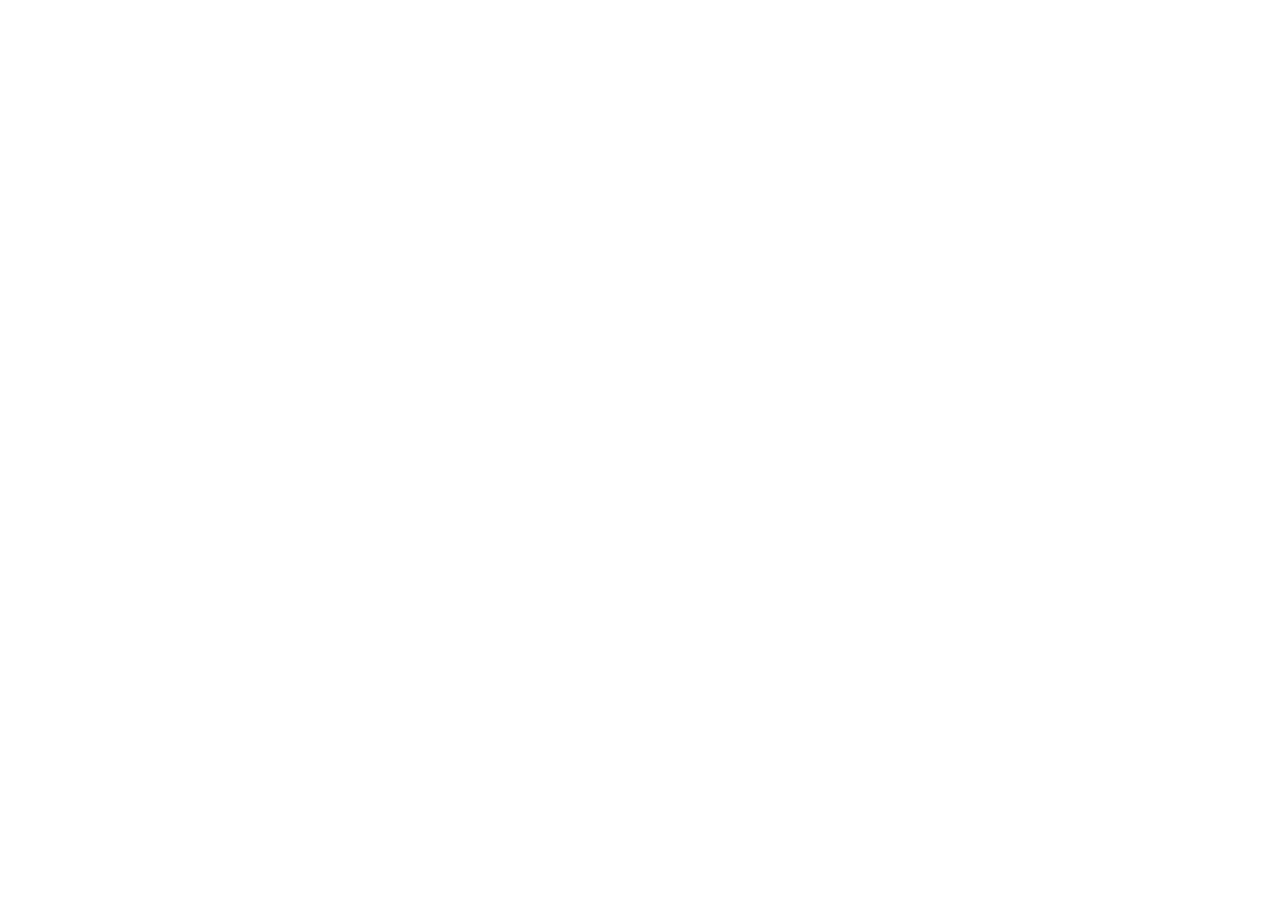
==== about.html @ eda62b05 "set up html templates and assets" ====
<!doctype html>
<html lang="en">
  <head>
    <meta charset="UTF-8" />
    <meta name="viewport" content="width=device-width, initial-scale=1.0" />
    <title>North Star Bakery | About</title>
    <link rel="stylesheet" href="styles/index.css" />
  </head>
  <body></body>
</html>
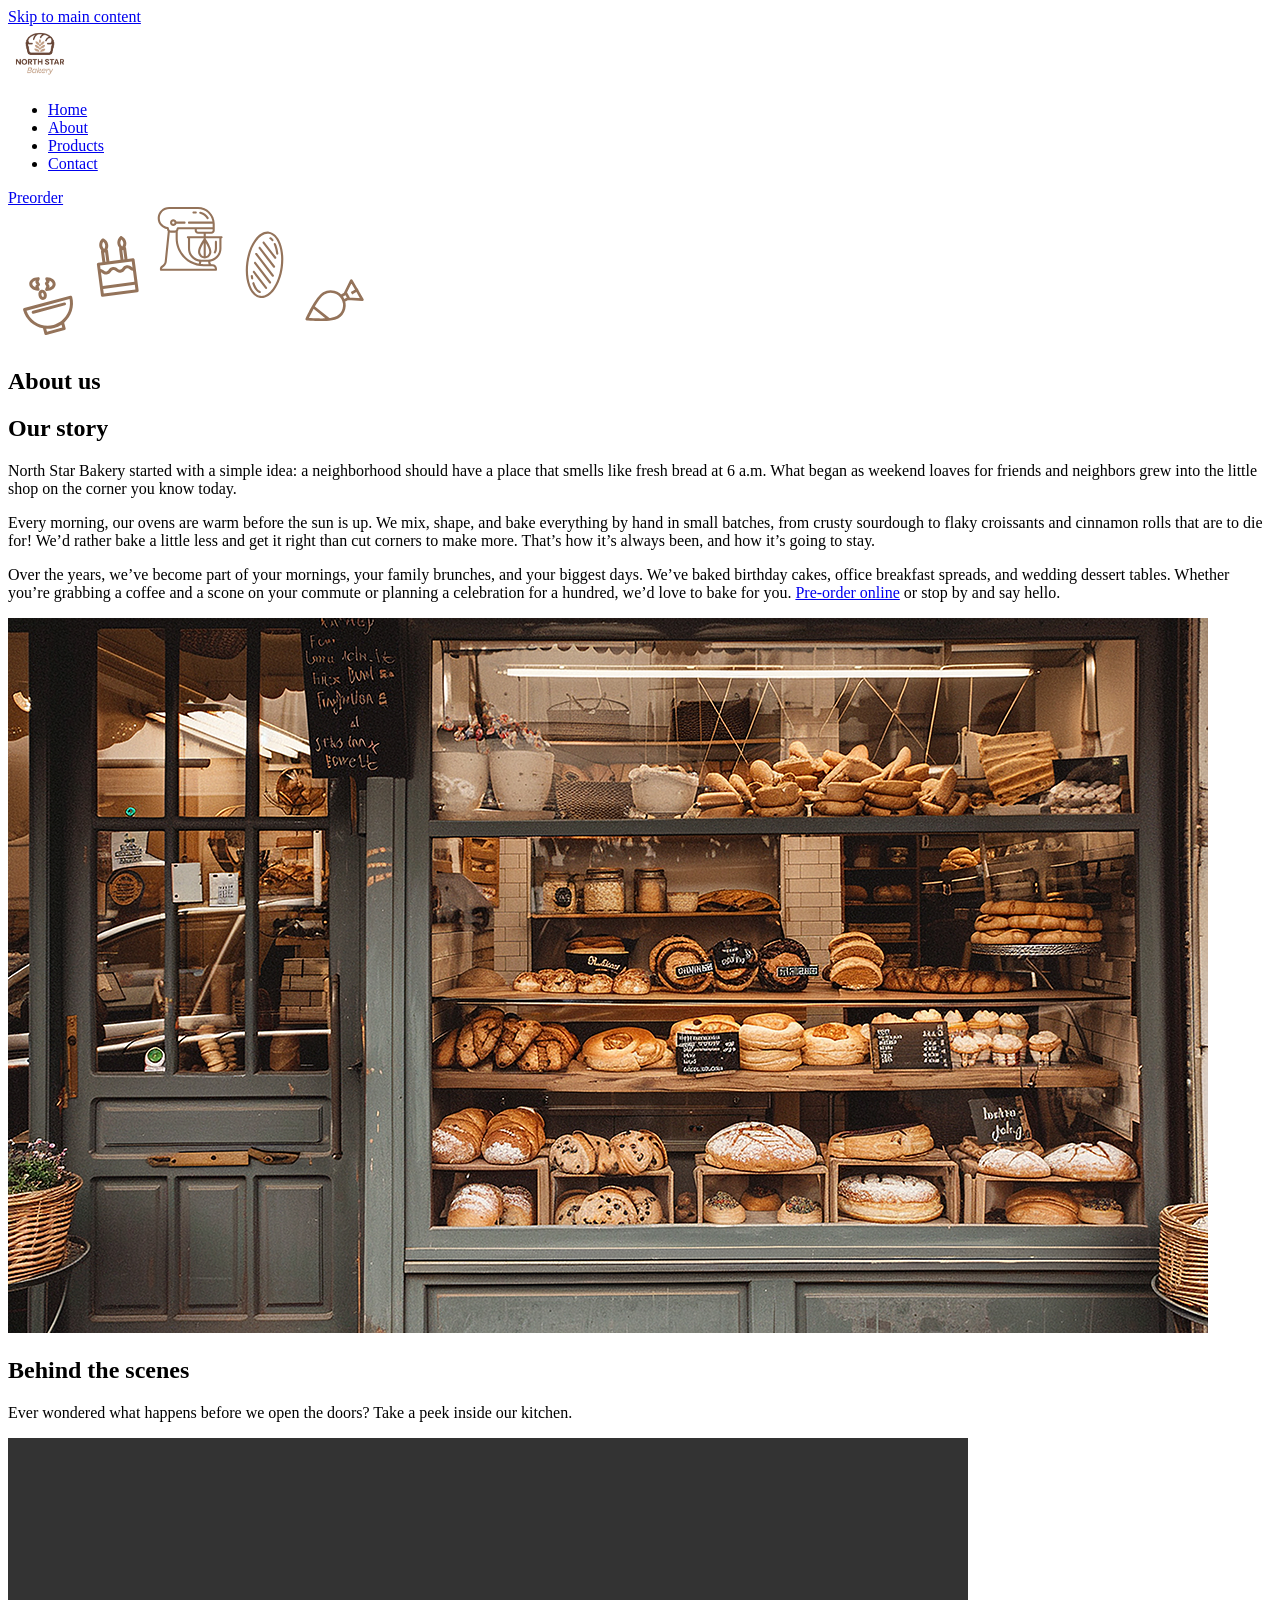
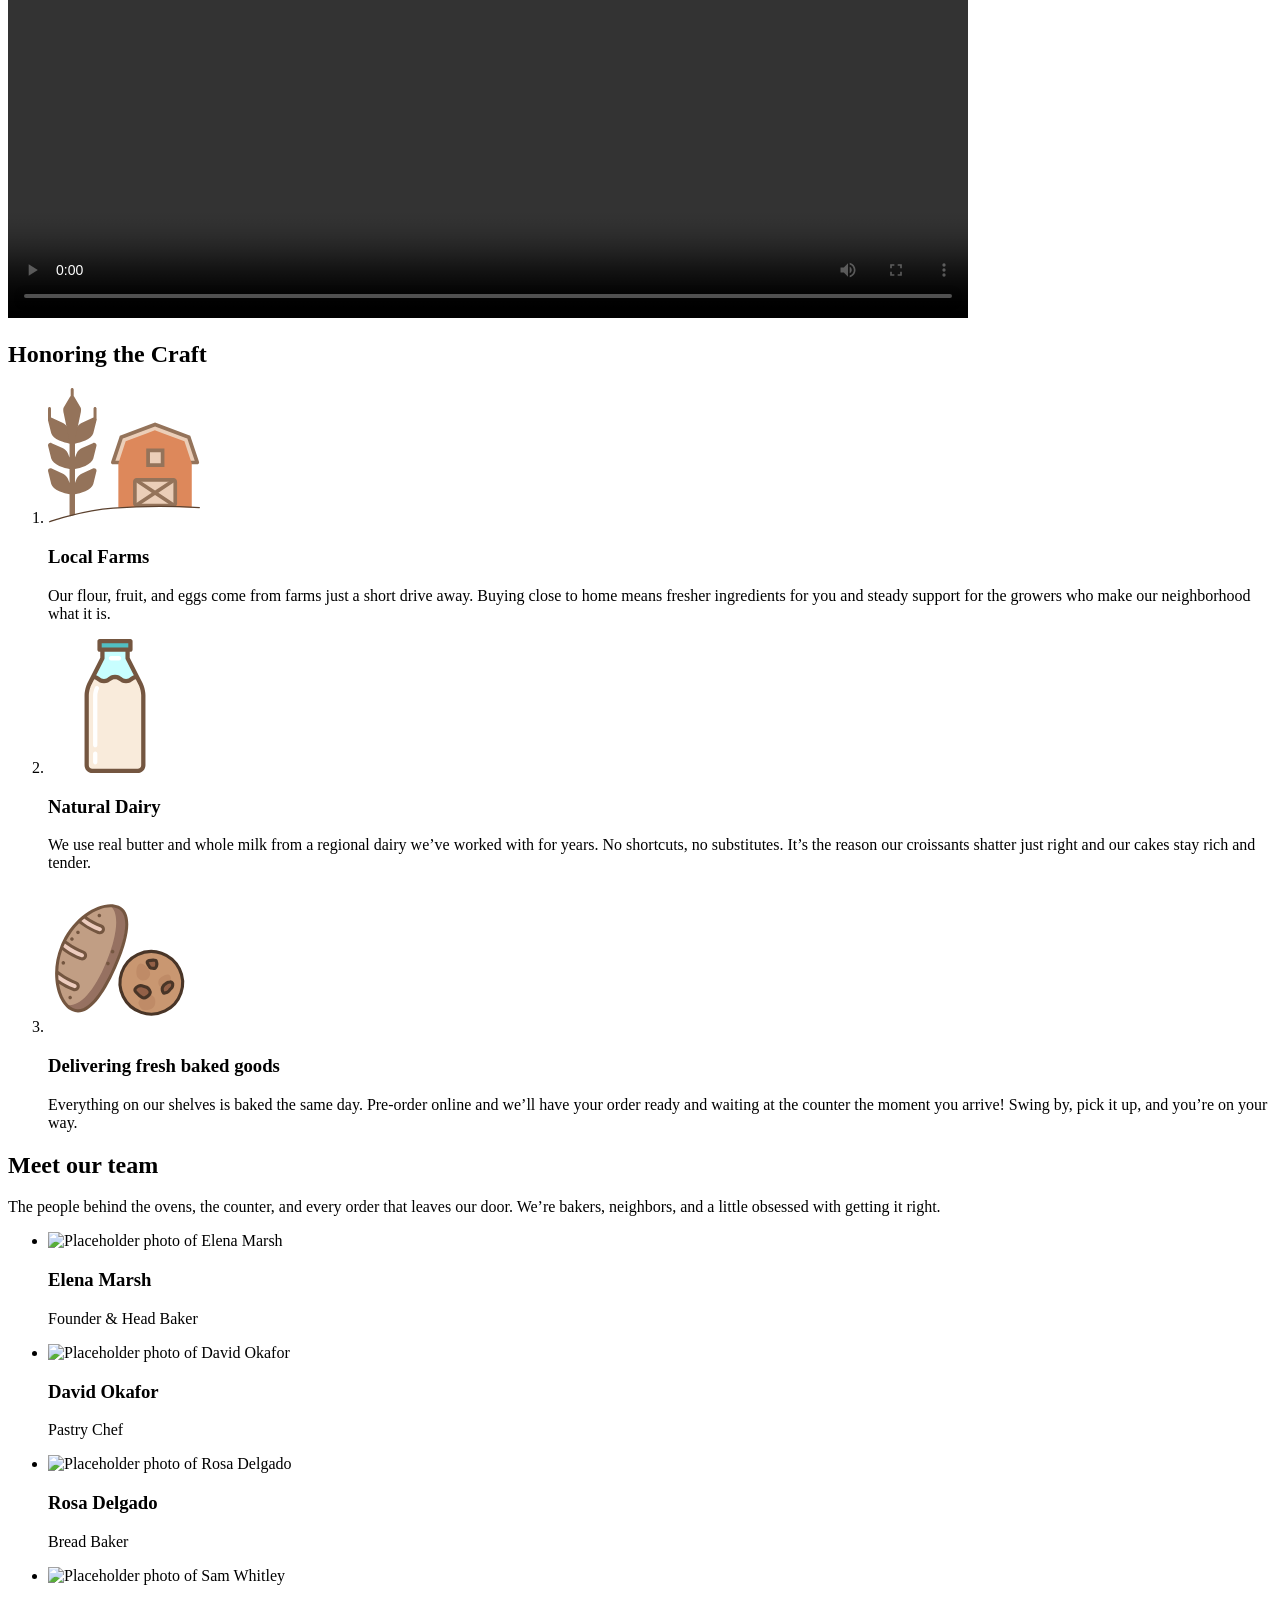
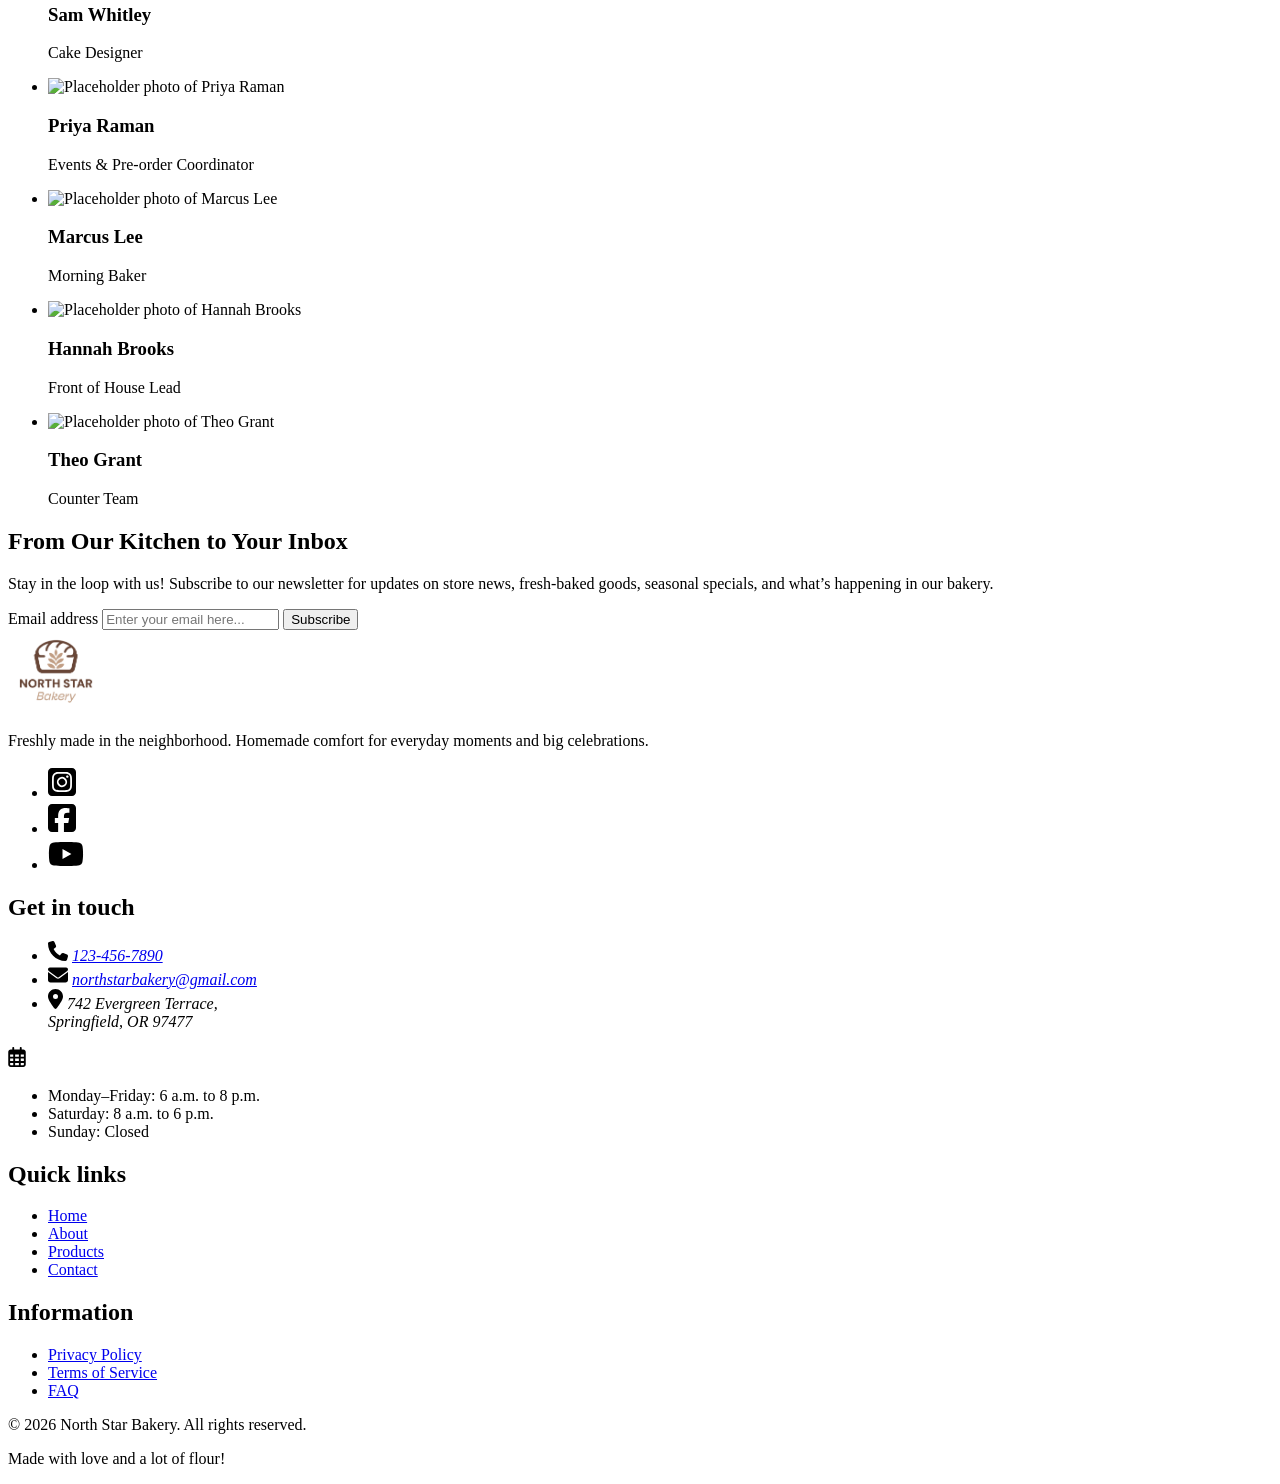
==== commit c48e3fe8: "add html structure for all 4 routes" ====
--- a/about.html
+++ b/about.html
@@ -3,8 +3,390 @@
   <head>
     <meta charset="UTF-8" />
     <meta name="viewport" content="width=device-width, initial-scale=1.0" />
+    <meta
+      name="description"
+      content="Meet the bakers behind North Star Bakery, learn our story, and see how we source local ingredients for everything we bake."
+    />
     <title>North Star Bakery | About</title>
     <link rel="stylesheet" href="styles/index.css" />
   </head>
-  <body></body>
+  <body>
+    <a class="skip-link" href="#main">Skip to main content</a>
+
+    <header class="site-header">
+      <a class="site-logo" href="index.html">
+        <img
+          src="assets/images/bakery-logo_c.png"
+          alt="North Star Bakery home"
+          width="64"
+          height="55"
+        />
+      </a>
+      <nav class="site-nav" aria-label="Main">
+        <ul>
+          <li><a href="index.html">Home</a></li>
+          <li><a href="about.html" aria-current="page">About</a></li>
+          <li><a href="products.html">Products</a></li>
+          <li><a href="contact.html">Contact</a></li>
+        </ul>
+      </nav>
+      <a class="button" href="contact.html">Preorder</a>
+    </header>
+
+    <main id="main">
+      <section class="page-banner">
+        <img
+          src="assets/svgs/about-icons.svg"
+          alt=""
+          width="365"
+          height="137"
+        />
+        <h1>About us</h1>
+      </section>
+
+      <section class="story" aria-labelledby="story-heading">
+        <div class="split">
+          <div class="split-content">
+            <h2 id="story-heading">Our story</h2>
+            <p>
+              North Star Bakery started with a simple idea: a neighborhood
+              should have a place that smells like fresh bread at 6 a.m. What
+              began as weekend loaves for friends and neighbors grew into the
+              little shop on the corner you know today.
+            </p>
+            <p>
+              Every morning, our ovens are warm before the sun is up. We mix,
+              shape, and bake everything by hand in small batches, from crusty
+              sourdough to flaky croissants and cinnamon rolls that are to die
+              for! We’d rather bake a little less and get it right than cut
+              corners to make more. That’s how it’s always been, and how it’s
+              going to stay.
+            </p>
+            <p>
+              Over the years, we’ve become part of your mornings, your family
+              brunches, and your biggest days. We’ve baked birthday cakes,
+              office breakfast spreads, and wedding dessert tables. Whether
+              you’re grabbing a coffee and a scone on your commute or planning a
+              celebration for a hundred, we’d love to bake for you.
+              <a href="contact.html">Pre-order online</a> or stop by and say
+              hello.
+            </p>
+          </div>
+          <img
+            src="assets/images/bakery-storefront_c.png"
+            alt="The North Star Bakery storefront window, with shelves of croissants, loaves, and pastries on display"
+            width="1200"
+            height="715"
+          />
+        </div>
+      </section>
+
+      <section class="behind-scenes" aria-labelledby="behind-scenes-heading">
+        <header class="section-header">
+          <h2 id="behind-scenes-heading">Behind the scenes</h2>
+          <p>
+            Ever wondered what happens before we open the doors? Take a peek
+            inside our kitchen.
+          </p>
+        </header>
+        <video controls preload="metadata" width="960">
+          <source
+            src="assets/videos/bakery-behind-scenes_c.mp4"
+            type="video/mp4"
+          />
+          <p>
+            Your browser doesn’t support embedded video.
+            <a href="assets/videos/bakery-behind-scenes_c.mp4">
+              Download the behind-the-scenes video
+            </a>
+            instead.
+          </p>
+        </video>
+      </section>
+
+      <section class="craft" aria-labelledby="craft-heading">
+        <h2 id="craft-heading">Honoring the Craft</h2>
+        <ol class="craft-list">
+          <li>
+            <img
+              src="assets/svgs/wheat-and-house.svg"
+              alt=""
+              width="152"
+              height="135"
+            />
+            <h3>Local Farms</h3>
+            <p>
+              Our flour, fruit, and eggs come from farms just a short drive
+              away. Buying close to home means fresher ingredients for you and
+              steady support for the growers who make our neighborhood what it
+              is.
+            </p>
+          </li>
+          <li>
+            <img
+              src="assets/svgs/milk-bottle.svg"
+              alt=""
+              width="134"
+              height="134"
+            />
+            <h3>Natural Dairy</h3>
+            <p>
+              We use real butter and whole milk from a regional dairy we’ve
+              worked with for years. No shortcuts, no substitutes. It’s the
+              reason our croissants shatter just right and our cakes stay rich
+              and tender.
+            </p>
+          </li>
+          <li>
+            <img
+              src="assets/svgs/bread-and-cookies.svg"
+              alt=""
+              width="144"
+              height="144"
+            />
+            <h3>Delivering fresh baked goods</h3>
+            <p>
+              Everything on our shelves is baked the same day. Pre-order online
+              and we’ll have your order ready and waiting at the counter the
+              moment you arrive! Swing by, pick it up, and you’re on your way.
+            </p>
+          </li>
+        </ol>
+      </section>
+
+      <section class="team" aria-labelledby="team-heading">
+        <header class="section-header">
+          <h2 id="team-heading">Meet our team</h2>
+          <p>
+            The people behind the ovens, the counter, and every order that leaves
+            our door. We’re bakers, neighbors, and a little obsessed with getting
+            it right.
+          </p>
+        </header>
+        <ul class="team-grid">
+          <li>
+            <img
+              src="https://placehold.co/600x600/F0E1D6/684637?text=Elena+Marsh"
+              alt="Placeholder photo of Elena Marsh"
+              width="600"
+              height="600"
+            />
+            <h3>Elena Marsh</h3>
+            <p>Founder &amp; Head Baker</p>
+          </li>
+          <li>
+            <img
+              src="https://placehold.co/600x600/F0E1D6/684637?text=David+Okafor"
+              alt="Placeholder photo of David Okafor"
+              width="600"
+              height="600"
+            />
+            <h3>David Okafor</h3>
+            <p>Pastry Chef</p>
+          </li>
+          <li>
+            <img
+              src="https://placehold.co/600x600/F0E1D6/684637?text=Rosa+Delgado"
+              alt="Placeholder photo of Rosa Delgado"
+              width="600"
+              height="600"
+            />
+            <h3>Rosa Delgado</h3>
+            <p>Bread Baker</p>
+          </li>
+          <li>
+            <img
+              src="https://placehold.co/600x600/F0E1D6/684637?text=Sam+Whitley"
+              alt="Placeholder photo of Sam Whitley"
+              width="600"
+              height="600"
+            />
+            <h3>Sam Whitley</h3>
+            <p>Cake Designer</p>
+          </li>
+          <li>
+            <img
+              src="https://placehold.co/600x600/F0E1D6/684637?text=Priya+Raman"
+              alt="Placeholder photo of Priya Raman"
+              width="600"
+              height="600"
+            />
+            <h3>Priya Raman</h3>
+            <p>Events &amp; Pre-order Coordinator</p>
+          </li>
+          <li>
+            <img
+              src="https://placehold.co/600x600/F0E1D6/684637?text=Marcus+Lee"
+              alt="Placeholder photo of Marcus Lee"
+              width="600"
+              height="600"
+            />
+            <h3>Marcus Lee</h3>
+            <p>Morning Baker</p>
+          </li>
+          <li>
+            <img
+              src="https://placehold.co/600x600/F0E1D6/684637?text=Hannah+Brooks"
+              alt="Placeholder photo of Hannah Brooks"
+              width="600"
+              height="600"
+            />
+            <h3>Hannah Brooks</h3>
+            <p>Front of House Lead</p>
+          </li>
+          <li>
+            <img
+              src="https://placehold.co/600x600/F0E1D6/684637?text=Theo+Grant"
+              alt="Placeholder photo of Theo Grant"
+              width="600"
+              height="600"
+            />
+            <h3>Theo Grant</h3>
+            <p>Counter Team</p>
+          </li>
+        </ul>
+      </section>
+
+      <section class="newsletter" aria-labelledby="newsletter-heading">
+        <header class="section-header">
+          <h2 id="newsletter-heading">From Our Kitchen to Your Inbox</h2>
+          <p>
+            Stay in the loop with us! Subscribe to our newsletter for updates on
+            store news, fresh-baked goods, seasonal specials, and what’s happening
+            in our bakery.
+          </p>
+        </header>
+        <form class="newsletter-form" action="#" method="get">
+          <label for="newsletter-email">Email address</label>
+          <input
+            type="email"
+            id="newsletter-email"
+            name="email"
+            placeholder="Enter your email here..."
+            autocomplete="email"
+            required
+          />
+          <button type="submit">Subscribe</button>
+        </form>
+      </section>
+    </main>
+
+    <footer class="site-footer">
+      <div class="footer-brand">
+        <img
+          src="assets/images/bakery-logo_c.png"
+          alt="North Star Bakery logo"
+          width="96"
+          height="82"
+        />
+        <p>
+          Freshly made in the neighborhood. Homemade comfort for everyday
+          moments and big celebrations.
+        </p>
+        <ul class="social-links">
+          <li>
+            <a href="#"
+              ><img
+                src="assets/svgs/icons/square-instagram.svg"
+                alt="Instagram"
+                width="28"
+                height="32"
+            /></a>
+          </li>
+          <li>
+            <a href="#"
+              ><img
+                src="assets/svgs/icons/square-facebook.svg"
+                alt="Facebook"
+                width="28"
+                height="32"
+            /></a>
+          </li>
+          <li>
+            <a href="#"
+              ><img
+                src="assets/svgs/icons/youtube.svg"
+                alt="YouTube"
+                width="36"
+                height="32"
+            /></a>
+          </li>
+        </ul>
+      </div>
+
+      <section class="footer-contact" aria-labelledby="footer-contact-heading">
+        <h2 id="footer-contact-heading">Get in touch</h2>
+        <address>
+          <ul class="contact-list">
+            <li>
+              <img
+                src="assets/svgs/icons/phone.svg"
+                alt=""
+                width="20"
+                height="20"
+              />
+              <a href="tel:+11234567890">123-456-7890</a>
+            </li>
+            <li>
+              <img
+                src="assets/svgs/icons/envelope.svg"
+                alt=""
+                width="20"
+                height="20"
+              />
+              <a href="mailto:northstarbakery@gmail.com"
+                >northstarbakery@gmail.com</a
+              >
+            </li>
+            <li>
+              <img
+                src="assets/svgs/icons/location-dot.svg"
+                alt=""
+                width="15"
+                height="20"
+              />
+              <span>742 Evergreen Terrace,<br />Springfield, OR 97477</span>
+            </li>
+          </ul>
+        </address>
+        <div class="hours">
+          <img
+            src="assets/svgs/icons/calendar-days.svg"
+            alt=""
+            width="18"
+            height="20"
+          />
+          <ul>
+            <li>Monday–Friday: 6 a.m. to 8 p.m.</li>
+            <li>Saturday: 8 a.m. to 6 p.m.</li>
+            <li>Sunday: Closed</li>
+          </ul>
+        </div>
+      </section>
+
+      <nav class="footer-nav" aria-labelledby="footer-links-heading">
+        <h2 id="footer-links-heading">Quick links</h2>
+        <ul>
+          <li><a href="index.html">Home</a></li>
+          <li><a href="about.html">About</a></li>
+          <li><a href="products.html">Products</a></li>
+          <li><a href="contact.html">Contact</a></li>
+        </ul>
+      </nav>
+
+      <nav class="footer-nav" aria-labelledby="footer-info-heading">
+        <h2 id="footer-info-heading">Information</h2>
+        <ul>
+          <li><a href="#">Privacy Policy</a></li>
+          <li><a href="#">Terms of Service</a></li>
+          <li><a href="#">FAQ</a></li>
+        </ul>
+      </nav>
+
+      <div class="footer-bottom">
+        <p>&copy; 2026 North Star Bakery. All rights reserved.</p>
+        <p>Made with love and a lot of flour!</p>
+      </div>
+    </footer>
+  </body>
 </html>
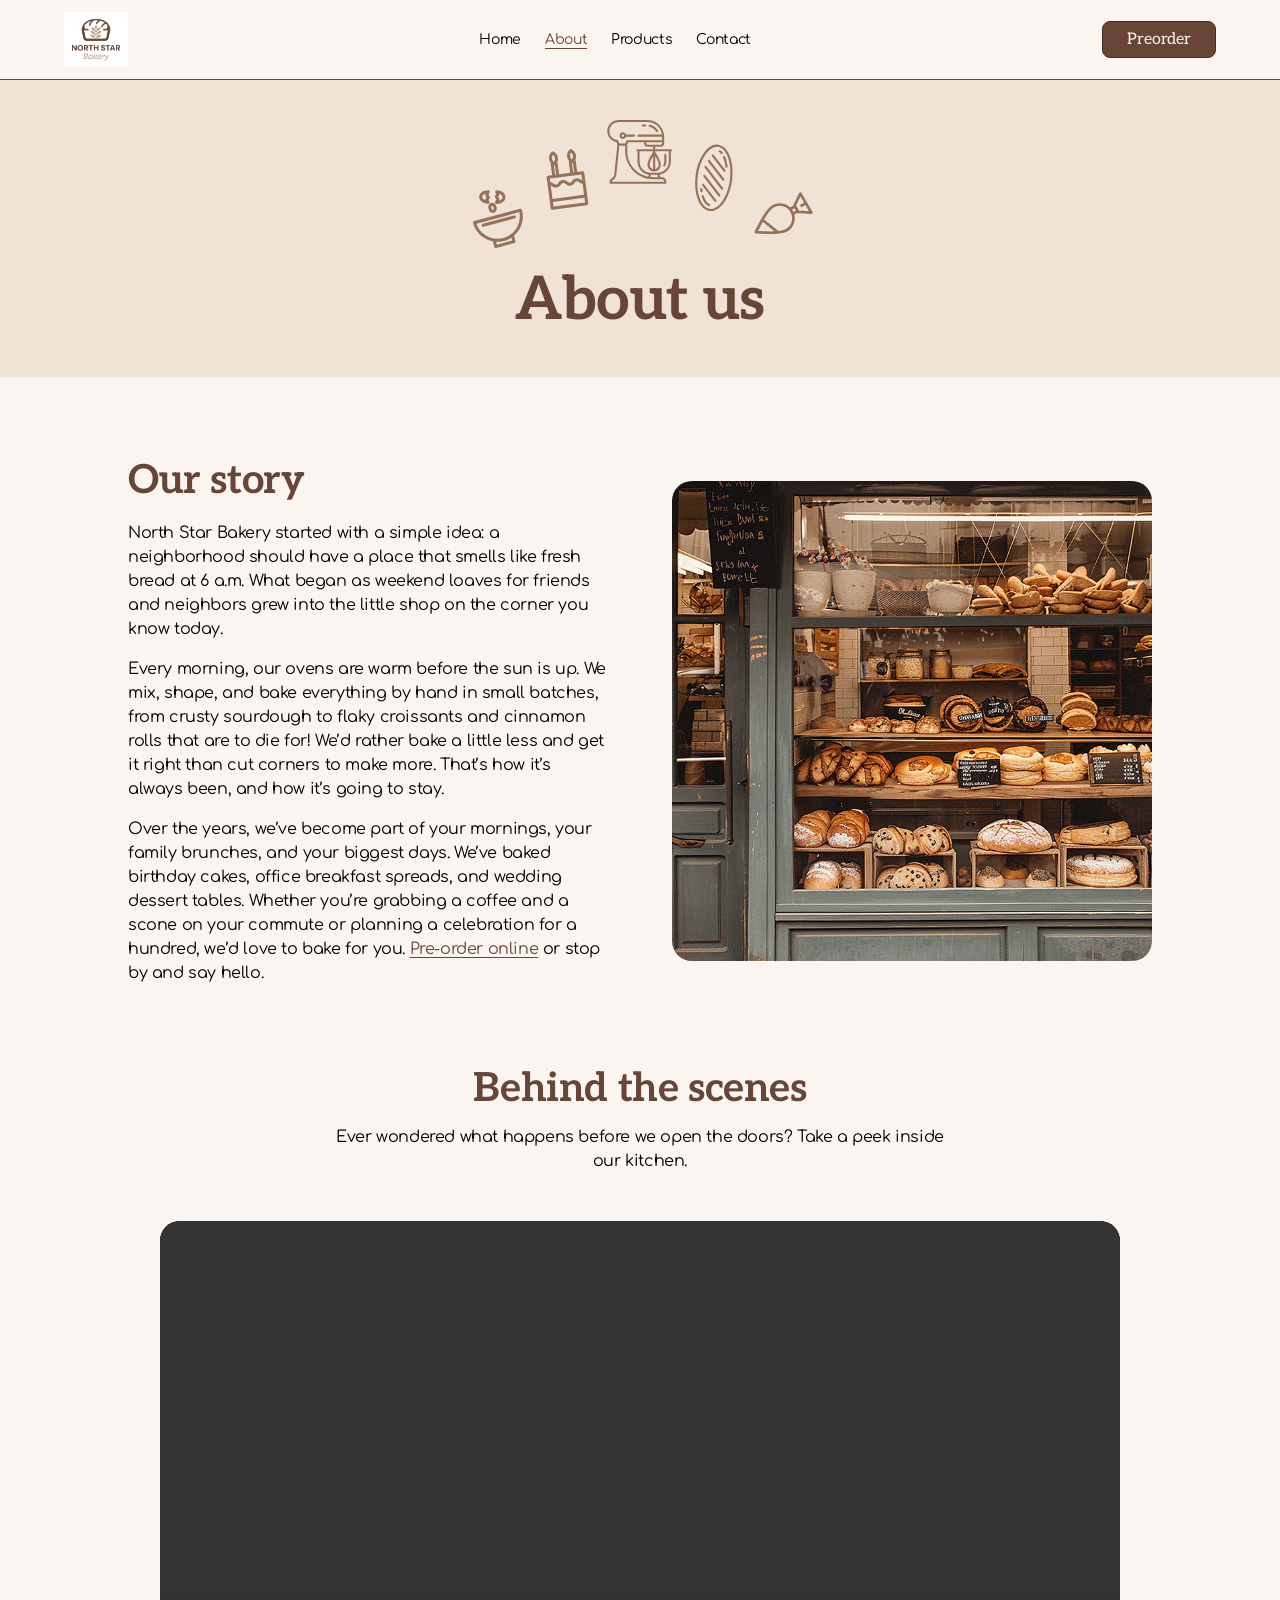
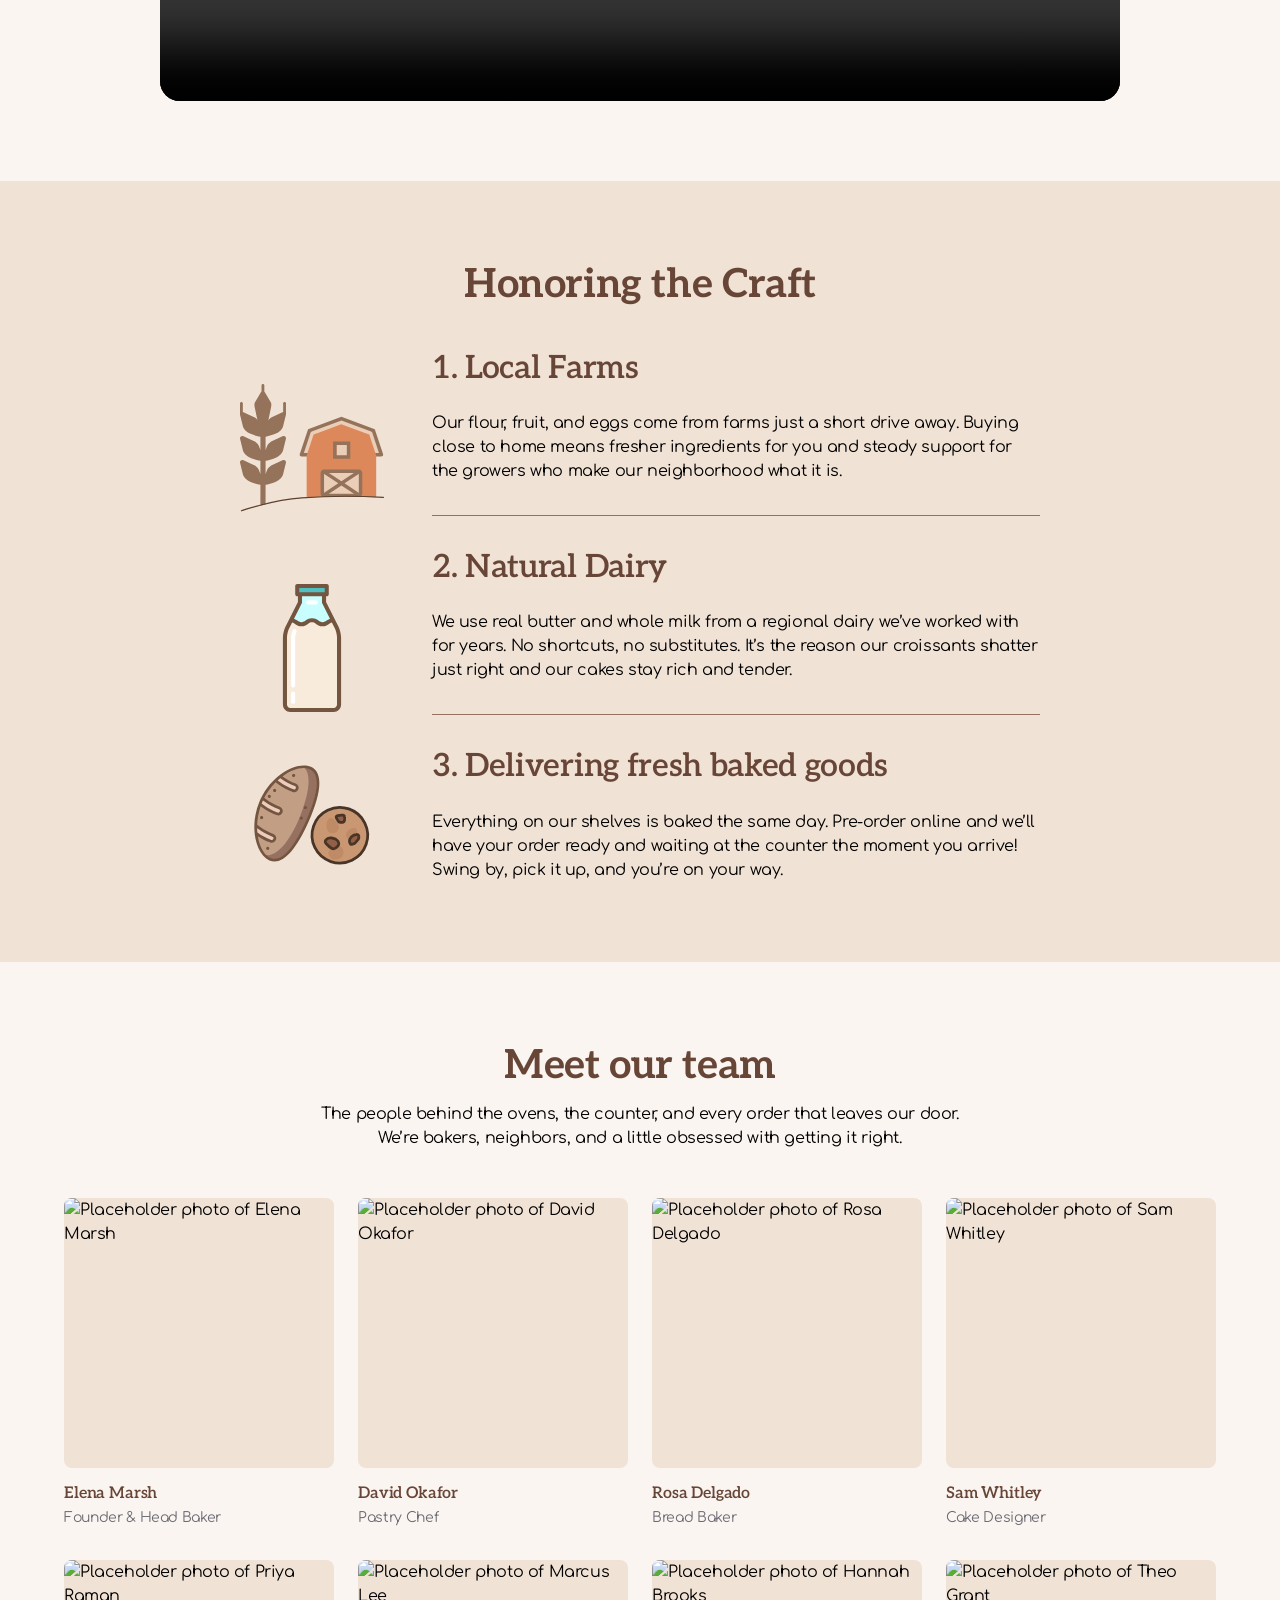
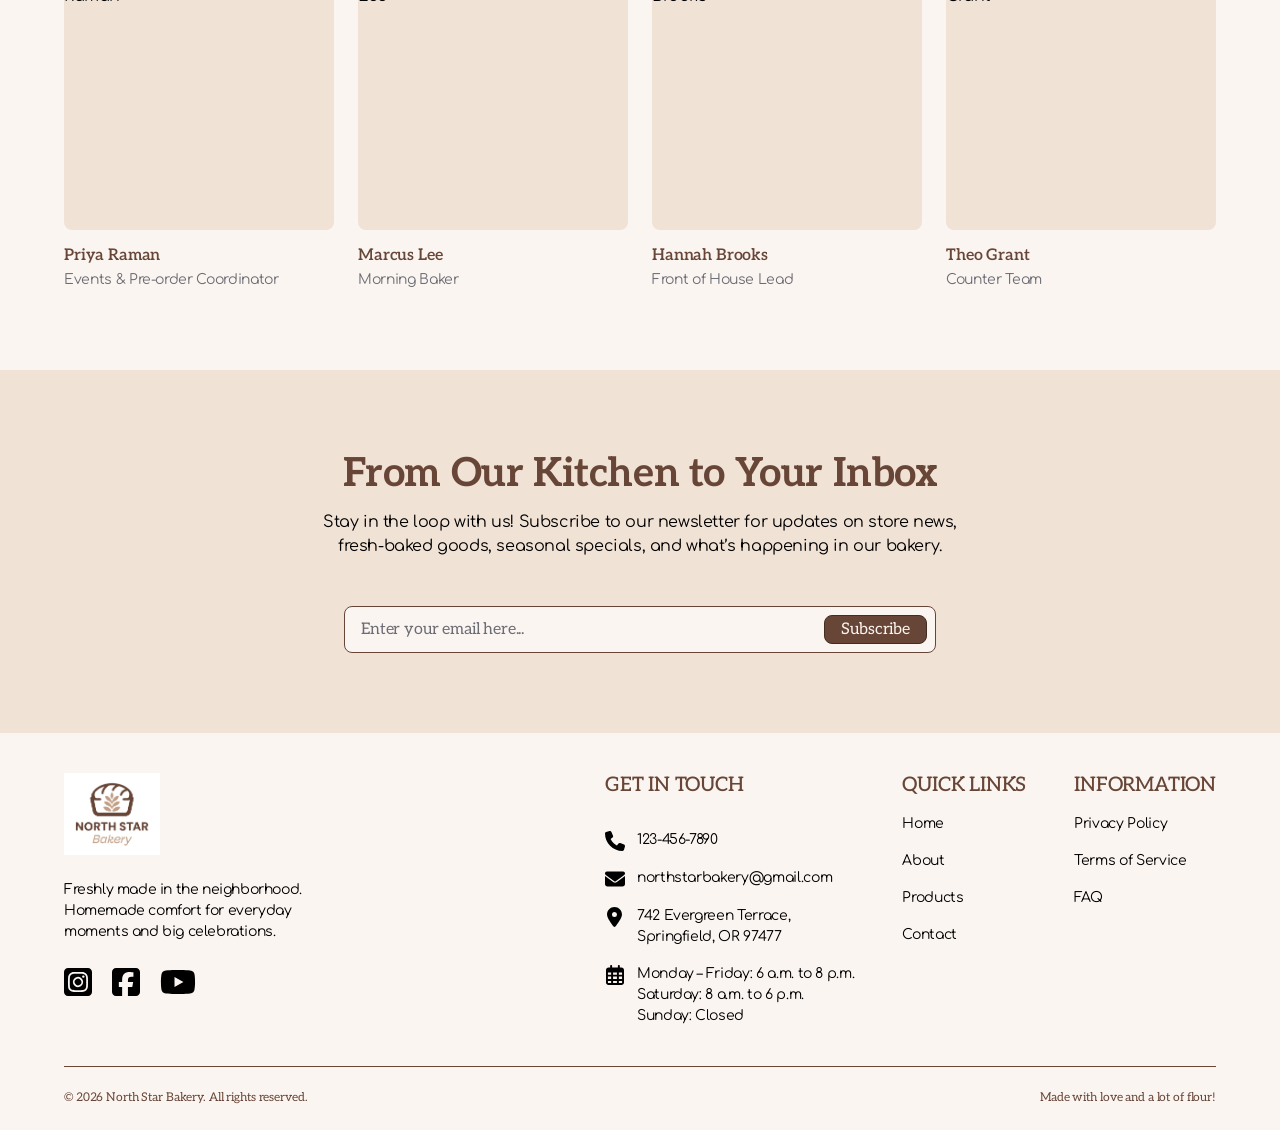
==== commit 54bad1dd: "add styles for all pages" ====
--- a/about.html
+++ b/about.html
@@ -23,14 +23,14 @@
         />
       </a>
       <nav class="site-nav" aria-label="Main">
-        <ul>
+        <ul class="typography-link">
           <li><a href="index.html">Home</a></li>
           <li><a href="about.html" aria-current="page">About</a></li>
           <li><a href="products.html">Products</a></li>
           <li><a href="contact.html">Contact</a></li>
         </ul>
       </nav>
-      <a class="button" href="contact.html">Preorder</a>
+      <a class="button typography-button" href="contact.html">Preorder</a>
     </header>
 
     <main id="main">
@@ -41,13 +41,13 @@
           width="365"
           height="137"
         />
-        <h1>About us</h1>
+        <h1 class="typography-h1">About us</h1>
       </section>
 
       <section class="story" aria-labelledby="story-heading">
         <div class="split">
           <div class="split-content">
-            <h2 id="story-heading">Our story</h2>
+            <h2 id="story-heading" class="typography-h2">Our story</h2>
             <p>
               North Star Bakery started with a simple idea: a neighborhood
               should have a place that smells like fresh bread at 6 a.m. What
@@ -83,13 +83,15 @@
 
       <section class="behind-scenes" aria-labelledby="behind-scenes-heading">
         <header class="section-header">
-          <h2 id="behind-scenes-heading">Behind the scenes</h2>
+          <h2 id="behind-scenes-heading" class="typography-h2">
+            Behind the scenes
+          </h2>
           <p>
             Ever wondered what happens before we open the doors? Take a peek
             inside our kitchen.
           </p>
         </header>
-        <video controls preload="metadata" width="960">
+        <video controls playsinline preload="metadata" width="960">
           <source
             src="assets/videos/bakery-behind-scenes_c.mp4"
             type="video/mp4"
@@ -105,7 +107,7 @@
       </section>
 
       <section class="craft" aria-labelledby="craft-heading">
-        <h2 id="craft-heading">Honoring the Craft</h2>
+        <h2 id="craft-heading" class="typography-h2">Honoring the Craft</h2>
         <ol class="craft-list">
           <li>
             <img
@@ -114,13 +116,15 @@
               width="152"
               height="135"
             />
-            <h3>Local Farms</h3>
-            <p>
-              Our flour, fruit, and eggs come from farms just a short drive
-              away. Buying close to home means fresher ingredients for you and
-              steady support for the growers who make our neighborhood what it
-              is.
-            </p>
+            <div class="craft-text">
+              <h3 class="typography-h3">Local Farms</h3>
+              <p>
+                Our flour, fruit, and eggs come from farms just a short drive
+                away. Buying close to home means fresher ingredients for you and
+                steady support for the growers who make our neighborhood what it
+                is.
+              </p>
+            </div>
           </li>
           <li>
             <img
@@ -129,13 +133,15 @@
               width="134"
               height="134"
             />
-            <h3>Natural Dairy</h3>
-            <p>
-              We use real butter and whole milk from a regional dairy we’ve
-              worked with for years. No shortcuts, no substitutes. It’s the
-              reason our croissants shatter just right and our cakes stay rich
-              and tender.
-            </p>
+            <div class="craft-text">
+              <h3 class="typography-h3">Natural Dairy</h3>
+              <p>
+                We use real butter and whole milk from a regional dairy we’ve
+                worked with for years. No shortcuts, no substitutes. It’s the
+                reason our croissants shatter just right and our cakes stay rich
+                and tender.
+              </p>
+            </div>
           </li>
           <li>
             <img
@@ -144,23 +150,26 @@
               width="144"
               height="144"
             />
-            <h3>Delivering fresh baked goods</h3>
-            <p>
-              Everything on our shelves is baked the same day. Pre-order online
-              and we’ll have your order ready and waiting at the counter the
-              moment you arrive! Swing by, pick it up, and you’re on your way.
-            </p>
+            <div class="craft-text">
+              <h3 class="typography-h3">Delivering fresh baked goods</h3>
+              <p>
+                Everything on our shelves is baked the same day. Pre-order
+                online and we’ll have your order ready and waiting at the
+                counter the moment you arrive! Swing by, pick it up, and you’re
+                on your way.
+              </p>
+            </div>
           </li>
         </ol>
       </section>
 
       <section class="team" aria-labelledby="team-heading">
         <header class="section-header">
-          <h2 id="team-heading">Meet our team</h2>
+          <h2 id="team-heading" class="typography-h2">Meet our team</h2>
           <p>
-            The people behind the ovens, the counter, and every order that leaves
-            our door. We’re bakers, neighbors, and a little obsessed with getting
-            it right.
+            The people behind the ovens, the counter, and every order that
+            leaves our door. We’re bakers, neighbors, and a little obsessed with
+            getting it right.
           </p>
         </header>
         <ul class="team-grid">
@@ -171,8 +180,8 @@
               width="600"
               height="600"
             />
-            <h3>Elena Marsh</h3>
-            <p>Founder &amp; Head Baker</p>
+            <h3 class="typography-person-name">Elena Marsh</h3>
+            <p class="typography-person-role">Founder &amp; Head Baker</p>
           </li>
           <li>
             <img
@@ -181,8 +190,8 @@
               width="600"
               height="600"
             />
-            <h3>David Okafor</h3>
-            <p>Pastry Chef</p>
+            <h3 class="typography-person-name">David Okafor</h3>
+            <p class="typography-person-role">Pastry Chef</p>
           </li>
           <li>
             <img
@@ -191,8 +200,8 @@
               width="600"
               height="600"
             />
-            <h3>Rosa Delgado</h3>
-            <p>Bread Baker</p>
+            <h3 class="typography-person-name">Rosa Delgado</h3>
+            <p class="typography-person-role">Bread Baker</p>
           </li>
           <li>
             <img
@@ -201,8 +210,8 @@
               width="600"
               height="600"
             />
-            <h3>Sam Whitley</h3>
-            <p>Cake Designer</p>
+            <h3 class="typography-person-name">Sam Whitley</h3>
+            <p class="typography-person-role">Cake Designer</p>
           </li>
           <li>
             <img
@@ -211,8 +220,10 @@
               width="600"
               height="600"
             />
-            <h3>Priya Raman</h3>
-            <p>Events &amp; Pre-order Coordinator</p>
+            <h3 class="typography-person-name">Priya Raman</h3>
+            <p class="typography-person-role">
+              Events &amp; Pre-order Coordinator
+            </p>
           </li>
           <li>
             <img
@@ -221,8 +232,8 @@
               width="600"
               height="600"
             />
-            <h3>Marcus Lee</h3>
-            <p>Morning Baker</p>
+            <h3 class="typography-person-name">Marcus Lee</h3>
+            <p class="typography-person-role">Morning Baker</p>
           </li>
           <li>
             <img
@@ -231,8 +242,8 @@
               width="600"
               height="600"
             />
-            <h3>Hannah Brooks</h3>
-            <p>Front of House Lead</p>
+            <h3 class="typography-person-name">Hannah Brooks</h3>
+            <p class="typography-person-role">Front of House Lead</p>
           </li>
           <li>
             <img
@@ -241,23 +252,25 @@
               width="600"
               height="600"
             />
-            <h3>Theo Grant</h3>
-            <p>Counter Team</p>
+            <h3 class="typography-person-name">Theo Grant</h3>
+            <p class="typography-person-role">Counter Team</p>
           </li>
         </ul>
       </section>
 
       <section class="newsletter" aria-labelledby="newsletter-heading">
         <header class="section-header">
-          <h2 id="newsletter-heading">From Our Kitchen to Your Inbox</h2>
+          <h2 id="newsletter-heading" class="typography-h2">
+            From Our Kitchen to Your Inbox
+          </h2>
           <p>
             Stay in the loop with us! Subscribe to our newsletter for updates on
-            store news, fresh-baked goods, seasonal specials, and what’s happening
-            in our bakery.
+            store news, fresh-baked goods, seasonal specials, and what’s
+            happening in our bakery.
           </p>
         </header>
         <form class="newsletter-form" action="#" method="get">
-          <label for="newsletter-email">Email address</label>
+          <label for="newsletter-email" class="sr-only">Email address</label>
           <input
             type="email"
             id="newsletter-email"
@@ -266,7 +279,9 @@
             autocomplete="email"
             required
           />
-          <button type="submit">Subscribe</button>
+          <button type="submit" class="button typography-button">
+            Subscribe
+          </button>
         </form>
       </section>
     </main>
@@ -317,7 +332,7 @@
       <section class="footer-contact" aria-labelledby="footer-contact-heading">
         <h2 id="footer-contact-heading">Get in touch</h2>
         <address>
-          <ul class="contact-list">
+          <ul class="contact-list typography-link">
             <li>
               <img
                 src="assets/svgs/icons/phone.svg"
@@ -356,8 +371,8 @@
             width="18"
             height="20"
           />
-          <ul>
-            <li>Monday–Friday: 6 a.m. to 8 p.m.</li>
+          <ul class="typography-link">
+            <li>Monday – Friday: 6 a.m. to 8 p.m.</li>
             <li>Saturday: 8 a.m. to 6 p.m.</li>
             <li>Sunday: Closed</li>
           </ul>
@@ -366,7 +381,7 @@
 
       <nav class="footer-nav" aria-labelledby="footer-links-heading">
         <h2 id="footer-links-heading">Quick links</h2>
-        <ul>
+        <ul class="typography-link">
           <li><a href="index.html">Home</a></li>
           <li><a href="about.html">About</a></li>
           <li><a href="products.html">Products</a></li>
@@ -376,7 +391,7 @@
 
       <nav class="footer-nav" aria-labelledby="footer-info-heading">
         <h2 id="footer-info-heading">Information</h2>
-        <ul>
+        <ul class="typography-link">
           <li><a href="#">Privacy Policy</a></li>
           <li><a href="#">Terms of Service</a></li>
           <li><a href="#">FAQ</a></li>
@@ -384,8 +399,10 @@
       </nav>
 
       <div class="footer-bottom">
-        <p>&copy; 2026 North Star Bakery. All rights reserved.</p>
-        <p>Made with love and a lot of flour!</p>
+        <p class="typography-legal">
+          &copy; 2026 North Star Bakery. All rights reserved.
+        </p>
+        <p class="typography-legal">Made with love and a lot of flour!</p>
       </div>
     </footer>
   </body>
--- a/styles/index.css
+++ b/styles/index.css
@@ -0,0 +1,1178 @@
+@import url("https://fonts.googleapis.com/css2?family=Aleo:wght@400;500;600;700&family=Comfortaa:wght@400;700&display=swap");
+
+/* Design tokens */
+:root {
+  /* Primary */
+  --primary-50: oklch(97% 0.019 44.7);
+  --primary-100: oklch(94% 0.029 44.7);
+  --primary-200: oklch(87% 0.042 44.7);
+  --primary-300: oklch(78% 0.05 44.7);
+  --primary-400: oklch(68% 0.053 44.7);
+  --primary-500: oklch(58% 0.053 44.7);
+  --primary-600: oklch(48% 0.05 44.7);
+  --primary-700: oklch(42.8% 0.053 44.7);
+  --primary-800: oklch(32% 0.037 44.7);
+  --primary-900: oklch(27% 0.026 44.7);
+  --primary-950: oklch(25% 0.019 44.7);
+  --primary-foreground: oklch(97.4% 0.008 56.3);
+
+  /* Secondary */
+  --secondary-50: oklch(97% 0.019 58.3);
+  --secondary-100: oklch(94% 0.03 58.3);
+  --secondary-200: oklch(87% 0.044 58.3);
+  --secondary-300: oklch(78% 0.052 58.3);
+  --secondary-400: oklch(72.4% 0.055 58.3);
+  --secondary-500: oklch(58% 0.055 58.3);
+  --secondary-600: oklch(48% 0.052 58.3);
+  --secondary-700: oklch(40% 0.047 58.3);
+  --secondary-800: oklch(32% 0.039 58.3);
+  --secondary-900: oklch(27% 0.028 58.3);
+  --secondary-950: oklch(25% 0.019 58.3);
+
+  /* Neutral */
+  --foreground: oklch(0% 0 0);
+  --background: oklch(97.4% 0.008 56.3);
+  --secondary-background: oklch(92.2% 0.023 61.2);
+  --muted: oklch(96.7% 0.001 286.4);
+  --muted-foreground: oklch(53.4% 0.014 285.9);
+
+  /* Fonts */
+  --font-primary: "Aleo", Georgia, serif;
+  --font-secondary: "Comfortaa", system-ui, sans-serif;
+
+  /* Font size scale */
+  --text-xs: 0.75rem; /* 12px */
+  --text-sm: 0.875rem; /* 14px */
+  --text-base: 1rem; /* 16px */
+  --text-lg: 1.125rem; /* 18px */
+  --text-xl: 1.25rem; /* 20px */
+  --text-2xl: 1.5rem; /* 24px */
+  --text-2xl-plus: 1.75rem; /* 28px */
+  --text-3xl: 1.875rem; /* 30px */
+  --text-3xl-plus: 2rem; /* 32px */
+  --text-4xl: 2.25rem; /* 36px */
+  --text-4xl-plus: 2.5rem; /* 40px */
+  --text-5xl: 3rem; /* 48px */
+  --text-6xl: 3.75rem; /* 60px */
+
+  /* Spacing scale */
+  --spacing-0: 0;
+  --spacing-px: 1px;
+  --spacing-1: 0.25rem; /* 4px */
+  --spacing-2: 0.5rem; /* 8px */
+  --spacing-3: 0.75rem; /* 12px */
+  --spacing-4: 1rem; /* 16px */
+  --spacing-5: 1.25rem; /* 20px */
+  --spacing-6: 1.5rem; /* 24px */
+  --spacing-7: 1.75rem; /* 28px */
+  --spacing-8: 2rem; /* 32px */
+  --spacing-9: 2.25rem; /* 36px */
+  --spacing-10: 2.5rem; /* 40px */
+  --spacing-11: 2.75rem; /* 44px */
+  --spacing-12: 3rem; /* 48px */
+  --spacing-13: 3.25rem; /* 52px */
+  --spacing-14: 3.5rem; /* 56px */
+  --spacing-15: 3.75rem; /* 60px */
+  --spacing-16: 4rem; /* 64px */
+  --spacing-17: 4.25rem; /* 68px */
+  --spacing-18: 4.5rem; /* 72px */
+  --spacing-19: 4.75rem; /* 76px */
+  --spacing-20: 5rem; /* 80px */
+  --spacing-21: 5.25rem; /* 84px */
+  --spacing-22: 5.5rem; /* 88px */
+  --spacing-23: 5.75rem; /* 92px */
+  --spacing-24: 6rem; /* 96px */
+
+  /* Layout */
+  --container-width: 72rem; /* 1152px */
+  --section-padding-block: var(--spacing-20);
+  /* 16px on small screens; grows so content never exceeds the container */
+  --section-padding-inline: max(
+    var(--spacing-4),
+    (100% - var(--container-width)) / 2
+  );
+
+  /* Radii */
+  --radius-sm: 0.25rem;
+  --radius-md: 0.5rem;
+  --radius-lg: 1.25rem;
+}
+
+/* Base Styles */
+*,
+*::before,
+*::after {
+  box-sizing: border-box;
+}
+
+* {
+  margin: 0;
+}
+
+body {
+  background-color: var(--background);
+  color: var(--foreground);
+  font-family: var(--font-secondary);
+  font-size: var(--text-base);
+  line-height: 1.5;
+  letter-spacing: -0.025em;
+  -webkit-font-smoothing: antialiased;
+}
+
+img,
+picture,
+video {
+  display: block;
+  max-width: 100%;
+  height: auto;
+}
+
+input,
+button,
+textarea,
+select {
+  font: inherit;
+  letter-spacing: inherit;
+  color: inherit;
+}
+
+ul,
+ol {
+  list-style: none;
+  padding: 0;
+}
+
+h1,
+h2,
+h3,
+h4 {
+  font-family: var(--font-primary);
+  color: var(--primary-700);
+  line-height: 1.2;
+  letter-spacing: -0.01em;
+  text-wrap: balance;
+}
+
+p {
+  text-wrap: pretty;
+}
+
+a {
+  color: inherit;
+}
+
+p a {
+  color: var(--primary-700);
+  text-underline-offset: 3px;
+}
+
+address {
+  font-style: normal;
+}
+
+abbr[title] {
+  text-decoration: none;
+}
+
+:focus-visible {
+  outline: 2px solid var(--primary-700);
+  outline-offset: 2px;
+}
+
+/* Typography utilities */
+
+/* Primary: Aleo (120% / -1%) */
+.typography-h1,
+.typography-h2,
+.typography-h3,
+.typography-button,
+.typography-person-name,
+.typography-tag,
+.typography-legal {
+  font-family: var(--font-primary);
+  line-height: 1.2;
+  letter-spacing: -0.01em;
+}
+
+.typography-h1 {
+  font-size: var(--text-4xl-plus);
+  font-weight: 700;
+}
+
+.typography-h2 {
+  font-size: var(--text-3xl-plus);
+  font-weight: 700;
+}
+
+.typography-h3 {
+  font-size: var(--text-2xl-plus);
+  font-weight: 600;
+}
+
+.typography-button {
+  font-size: var(--text-base);
+  font-weight: 400;
+}
+
+.typography-person-name {
+  font-size: var(--text-sm);
+  font-weight: 600;
+}
+
+.typography-tag {
+  font-size: var(--text-xs);
+}
+
+.typography-legal {
+  font-size: var(--text-xs);
+}
+
+/* Secondary: Comfortaa (150% / -2.5%) */
+.typography-body,
+.typography-link,
+.typography-person-role,
+.typography-cta-note {
+  font-family: var(--font-secondary);
+  line-height: 1.5;
+  letter-spacing: -0.025em;
+}
+
+.typography-body {
+  font-size: var(--text-base);
+}
+
+.typography-link {
+  font-size: var(--text-sm);
+}
+
+.typography-person-role {
+  font-size: var(--text-xs);
+}
+
+.typography-cta-note {
+  font-size: var(--text-xs);
+}
+
+@media (min-width: 48rem) {
+  .typography-h1 {
+    font-size: var(--text-6xl);
+  }
+
+  .typography-h2 {
+    font-size: var(--text-4xl-plus);
+  }
+
+  .typography-h3 {
+    font-size: var(--text-3xl-plus);
+  }
+
+  .typography-person-name {
+    font-size: var(--text-base);
+  }
+
+  .typography-person-role {
+    font-size: var(--text-sm);
+  }
+}
+
+/* Helper utilities */
+
+/* Hidden visually, still read by screen readers */
+.sr-only {
+  position: absolute;
+  width: 1px;
+  height: 1px;
+  padding: 0;
+  margin: -1px;
+  overflow: hidden;
+  clip-path: inset(50%);
+  white-space: nowrap;
+  border: 0;
+}
+
+/* Components */
+
+/* Skip link */
+.skip-link {
+  position: absolute;
+  top: var(--spacing-2);
+  left: var(--spacing-4);
+  z-index: 10;
+  padding: var(--spacing-2) var(--spacing-4);
+  background-color: var(--primary-700);
+  color: var(--primary-foreground);
+  border-radius: var(--radius-md);
+  transform: translateY(-200%);
+}
+
+.skip-link:focus {
+  transform: none;
+}
+
+/* Button */
+.button {
+  display: inline-flex;
+  align-items: center;
+  justify-content: center;
+  padding: var(--spacing-2) var(--spacing-6);
+  background-color: var(--primary-700);
+  color: var(--primary-foreground);
+  border: 1px solid var(--primary-800);
+  border-radius: var(--radius-md);
+  text-decoration: none;
+  cursor: pointer;
+  transition:
+    background-color 100ms ease,
+    transform 80ms ease;
+}
+
+.button:hover {
+  background-color: var(--primary-800);
+}
+
+.button:active {
+  transform: scale(0.97);
+}
+
+/* Site header */
+.site-header {
+  display: flex;
+  flex-wrap: wrap;
+  align-items: center;
+  justify-content: space-between;
+  gap: var(--spacing-3) var(--spacing-4);
+  padding: var(--spacing-3) var(--section-padding-inline);
+  border-bottom: 1px solid var(--primary-700);
+}
+
+.site-logo img {
+  width: 3.25rem;
+}
+
+.site-nav {
+  order: 1;
+  width: 100%;
+}
+
+.site-nav ul {
+  display: flex;
+  flex-wrap: wrap;
+  justify-content: center;
+  gap: var(--spacing-6);
+}
+
+.site-nav a {
+  text-decoration: none;
+  text-underline-offset: 4px;
+}
+
+.site-nav a:hover,
+.site-nav a[aria-current="page"] {
+  color: var(--primary-700);
+  text-decoration: underline;
+}
+
+/* Hero */
+.hero {
+  position: relative;
+  isolation: isolate;
+  display: flex;
+  align-items: center;
+  min-height: 29.5rem;
+  color: var(--primary-foreground);
+}
+
+.hero picture {
+  position: absolute;
+  inset: 0;
+  z-index: -2;
+}
+
+.hero picture img {
+  width: 100%;
+  height: 100%;
+  object-fit: cover;
+}
+
+/* Dark overlay for the photo so the text stays readable */
+.hero::after {
+  content: "";
+  position: absolute;
+  inset: 0;
+  z-index: -1;
+  background-color: oklch(0% 0 0 / 0.6);
+}
+
+.hero-content {
+  display: flex;
+  flex-direction: column;
+  align-items: flex-start;
+  gap: var(--spacing-6);
+  max-width: 60rem;
+}
+
+.hero h1 {
+  color: inherit;
+}
+
+.hero .button {
+  padding: var(--spacing-3) var(--spacing-6);
+  margin-top: var(--spacing-2);
+}
+
+.hero-note {
+  margin-top: calc(var(--spacing-3) * -1);
+}
+
+/* Sections */
+main > section,
+.contact-layout {
+  padding: var(--section-padding-block) var(--section-padding-inline);
+}
+
+.known-for,
+.craft,
+.newsletter,
+.page-banner {
+  background-color: var(--secondary-background);
+}
+
+.section-header {
+  display: flex;
+  flex-direction: column;
+  align-items: center;
+  gap: var(--spacing-3);
+  max-width: 40rem;
+  margin: 0 auto var(--spacing-12);
+  text-align: center;
+}
+
+/* Split (image + text side by side) */
+.split {
+  display: flex;
+  flex-direction: column;
+  gap: var(--spacing-10);
+  max-width: 64rem;
+  margin-inline: auto;
+}
+
+/* Media always comes first on small screens */
+.split > img,
+.split > figure {
+  order: -1;
+}
+
+.split > img,
+.split figure img {
+  width: 100%;
+  aspect-ratio: 1;
+  object-fit: cover;
+  border-radius: var(--radius-lg);
+}
+
+.split figcaption {
+  margin-top: var(--spacing-2);
+  text-align: center;
+}
+
+.split-content {
+  display: flex;
+  flex-direction: column;
+  align-items: flex-start;
+  gap: var(--spacing-4);
+}
+
+.split-content .button {
+  margin-top: var(--spacing-4);
+}
+
+/* About Banner  */
+main > .page-banner {
+  display: flex;
+  flex-direction: column;
+  align-items: center;
+  gap: var(--spacing-2);
+  padding-block: var(--spacing-10);
+}
+
+.page-banner img {
+  width: 15rem;
+}
+
+/* About Video  */
+main > .story + .behind-scenes {
+  padding-top: 0;
+}
+
+.behind-scenes video {
+  width: 100%;
+  max-width: 60rem;
+  margin-inline: auto;
+  border-radius: var(--radius-lg);
+  background-color: var(--foreground);
+}
+
+/* About Craft List  */
+.craft h2 {
+  margin-bottom: var(--spacing-10);
+  text-align: center;
+}
+
+.craft-list {
+  display: flex;
+  flex-direction: column;
+  max-width: 50rem;
+  margin-inline: auto;
+  counter-reset: craft;
+}
+
+.craft-list li {
+  display: flex;
+  flex-direction: column;
+  gap: var(--spacing-8);
+  counter-increment: craft;
+}
+
+.craft-list img {
+  align-self: center;
+  width: 9rem;
+  height: 8rem;
+  object-fit: contain;
+}
+
+.craft-text {
+  display: flex;
+  flex-direction: column;
+  gap: var(--spacing-6);
+  padding-bottom: var(--spacing-8);
+  margin-bottom: var(--spacing-8);
+  border-bottom: 1px solid var(--primary-500);
+}
+
+.craft-list li:last-child .craft-text {
+  padding-bottom: 0;
+  margin-bottom: 0;
+  border-bottom: none;
+}
+
+.craft-text h3::before {
+  content: counter(craft) ". ";
+}
+
+/* Card grids (team + products) */
+.team-grid,
+.product-grid {
+  --columns: 2;
+  --column-gap: var(--spacing-4);
+  display: flex;
+  flex-wrap: wrap;
+  gap: var(--spacing-8) var(--column-gap);
+}
+
+.team-grid > li,
+.product-grid > li {
+  flex: 0 0
+    calc((100% - (var(--columns) - 1) * var(--column-gap)) / var(--columns));
+  min-width: 0;
+}
+
+.team-grid img,
+.product-card img {
+  width: 100%;
+  aspect-ratio: 1;
+  object-fit: cover;
+  border-radius: var(--radius-md);
+  background-color: var(--secondary-background);
+}
+
+.team-grid img {
+  margin-bottom: var(--spacing-4);
+}
+
+.team-grid h3 {
+  margin-bottom: var(--spacing-1);
+}
+
+.team-grid p {
+  color: var(--muted-foreground);
+}
+
+/* Products */
+.products-layout {
+  display: flex;
+  flex-direction: column;
+  gap: var(--spacing-8);
+}
+
+.product-filters form {
+  display: flex;
+  flex-direction: column;
+}
+
+.filters-header {
+  display: flex;
+  align-items: baseline;
+  justify-content: space-between;
+  gap: var(--spacing-4);
+  margin-bottom: var(--spacing-2);
+}
+
+.filters-header button {
+  padding: 0;
+  background: none;
+  border: none;
+  color: var(--muted-foreground);
+  font-size: var(--text-sm);
+  text-decoration: underline;
+  text-underline-offset: 3px;
+  cursor: pointer;
+}
+
+.filters-header button:hover {
+  color: var(--primary-700);
+}
+
+.product-filters details {
+  border-top: 1px solid var(--primary-700);
+}
+
+.product-filters details:last-of-type {
+  border-bottom: 1px solid var(--primary-700);
+}
+
+.product-filters summary {
+  display: flex;
+  align-items: center;
+  justify-content: space-between;
+  padding-block: var(--spacing-2);
+  font-family: var(--font-primary);
+  font-size: var(--text-sm);
+  font-weight: 600;
+  letter-spacing: -0.01em;
+  text-transform: uppercase;
+  color: var(--primary-700);
+  list-style: none;
+  cursor: pointer;
+}
+
+.product-filters summary::-webkit-details-marker {
+  display: none;
+}
+
+/* Chevron that flips when the group is open */
+.product-filters summary::after {
+  content: "";
+  width: 0.4rem;
+  height: 0.4rem;
+  margin-right: var(--spacing-1);
+  border-right: 1.5px solid currentColor;
+  border-bottom: 1.5px solid currentColor;
+  transform: translateY(-25%) rotate(45deg);
+  transition: transform 150ms ease;
+}
+
+.product-filters details[open] summary::after {
+  transform: translateY(25%) rotate(-135deg);
+}
+
+.product-filters fieldset {
+  display: flex;
+  flex-direction: column;
+  gap: var(--spacing-2);
+  padding: 0 0 var(--spacing-3);
+  border: none;
+}
+
+.product-filters label {
+  display: flex;
+  align-items: center;
+  justify-content: space-between;
+  font-family: var(--font-primary);
+  font-size: var(--text-sm);
+  font-weight: 600;
+  letter-spacing: -0.01em;
+  color: var(--primary-700);
+  cursor: pointer;
+}
+
+.product-filters input[type="checkbox"] {
+  width: 1rem;
+  height: 1rem;
+  accent-color: var(--primary-700);
+}
+
+.product-results {
+  display: flex;
+  flex-direction: column;
+  gap: var(--spacing-12);
+  min-width: 0;
+}
+
+.product-toolbar {
+  display: flex;
+  justify-content: flex-end;
+}
+
+.product-toolbar select {
+  min-width: 10rem;
+  padding: var(--spacing-2) var(--spacing-10) var(--spacing-2) var(--spacing-3);
+  appearance: none;
+  background: var(--background)
+    url("data:image/svg+xml,%3Csvg xmlns='http://www.w3.org/2000/svg' viewBox='0 0 16 16' fill='none' stroke='%23684637' stroke-width='1.5' stroke-linecap='round' stroke-linejoin='round'%3E%3Cpath d='M4 6l4 4 4-4'/%3E%3C/svg%3E")
+    no-repeat right var(--spacing-3) center / 1rem;
+  border: 1px solid var(--primary-700);
+  border-radius: var(--radius-sm);
+  color: var(--muted-foreground);
+  font-size: var(--text-sm);
+  cursor: pointer;
+}
+
+.product-category h3 {
+  margin-bottom: var(--spacing-6);
+}
+
+.product-card {
+  display: flex;
+  flex-wrap: wrap;
+  align-items: flex-start;
+  justify-content: space-between;
+  gap: var(--spacing-1) var(--spacing-2);
+}
+
+.product-card img {
+  flex-basis: 100%;
+  margin-bottom: var(--spacing-3);
+}
+
+.product-card h4 {
+  flex: 1;
+}
+
+.product-card .price {
+  color: var(--primary-700);
+  white-space: nowrap;
+}
+
+.product-card .price + p {
+  flex-basis: 100%;
+  color: var(--muted-foreground);
+}
+
+/* Contact */
+.contact-layout {
+  display: flex;
+  flex-direction: column;
+  gap: var(--spacing-10);
+}
+
+.contact-info {
+  display: flex;
+  flex-direction: column;
+  gap: var(--spacing-6);
+}
+
+.contact-info .section-header {
+  align-items: flex-start;
+  max-width: none;
+  margin: 0;
+  text-align: left;
+}
+
+.contact-info .contact-list,
+.contact-info .hours {
+  font-size: var(--text-sm);
+}
+
+.contact-info .contact-list {
+  margin-bottom: calc(var(--spacing-2) * -1);
+}
+
+.contact-form {
+  display: flex;
+  flex-direction: column;
+  align-items: flex-start;
+  gap: var(--spacing-6);
+}
+
+.contact-form fieldset {
+  display: flex;
+  flex-direction: column;
+  gap: var(--spacing-6);
+  width: 100%;
+  min-width: 0;
+  padding: 0;
+  border: none;
+}
+
+.form-field {
+  display: flex;
+  flex-direction: column;
+  gap: var(--spacing-2);
+}
+
+.form-row {
+  display: flex;
+  gap: var(--spacing-3);
+}
+
+.form-row .form-field {
+  flex: 1;
+  min-width: 0;
+}
+
+.contact-form label {
+  font-family: var(--font-primary);
+  font-size: var(--text-sm);
+  font-weight: 600;
+  letter-spacing: -0.01em;
+  color: var(--primary-700);
+}
+
+.contact-form input,
+.contact-form select,
+.contact-form textarea {
+  width: 100%;
+  min-height: 3.25rem;
+  padding: var(--spacing-3) var(--spacing-4);
+  background-color: var(--muted);
+  border: 1px solid var(--secondary-400);
+  border-radius: var(--radius-sm);
+  font-family: var(--font-primary);
+  letter-spacing: -0.01em;
+}
+
+.contact-form ::placeholder,
+.contact-form select:has(option[value=""]:checked) {
+  color: var(--muted-foreground);
+}
+
+.contact-form select {
+  padding-right: var(--spacing-10);
+  appearance: none;
+  background-image: url("data:image/svg+xml,%3Csvg xmlns='http://www.w3.org/2000/svg' viewBox='0 0 16 16' fill='none' stroke='%23000000' stroke-width='1.25' stroke-linecap='round' stroke-linejoin='round'%3E%3Cpath d='M5 6l3-3 3 3M5 10l3 3 3-3'/%3E%3C/svg%3E");
+  background-repeat: no-repeat;
+  background-position: right var(--spacing-4) center;
+  background-size: 1rem;
+  cursor: pointer;
+}
+
+.contact-form textarea {
+  min-height: 12rem;
+  resize: vertical;
+}
+
+/* iOS Safari gives native date/time pickers a min width that ignores
+   width: 100%, which overflows the two-column row on phones */
+.contact-form input[type="date"],
+.contact-form input[type="time"] {
+  -webkit-appearance: none;
+  appearance: none;
+  display: block;
+  min-width: 0;
+}
+
+.contact-form ::-webkit-date-and-time-value {
+  min-height: 1.5em;
+  text-align: left;
+}
+
+/* Only flag a field after the user has interacted with it */
+.contact-form :user-invalid {
+  border-color: oklch(55% 0.19 27);
+}
+
+/* Contact list + hours (contact page and footer) */
+.contact-list {
+  display: flex;
+  flex-direction: column;
+  gap: var(--spacing-4);
+}
+
+.contact-list li,
+.hours {
+  display: flex;
+  align-items: flex-start;
+  gap: var(--spacing-3);
+}
+
+.contact-list img,
+.hours img {
+  flex-shrink: 0;
+  width: 1.25rem;
+  height: 1.25rem;
+  margin-top: 0.125rem;
+  object-fit: contain;
+}
+
+.contact-list a {
+  text-decoration: none;
+  overflow-wrap: anywhere;
+}
+
+.contact-list a:hover {
+  color: var(--primary-700);
+  text-decoration: underline;
+}
+
+/* Newsletter */
+.newsletter-form {
+  display: flex;
+  align-items: center;
+  gap: var(--spacing-2);
+  max-width: 37rem;
+  margin-inline: auto;
+  padding: var(--spacing-2) var(--spacing-2) var(--spacing-2) var(--spacing-4);
+  background-color: var(--background);
+  border: 1px solid var(--primary-700);
+  border-radius: var(--radius-md);
+}
+
+.newsletter-form:focus-within {
+  outline: 2px solid var(--primary-700);
+  outline-offset: 2px;
+}
+
+.newsletter-form input {
+  flex: 1;
+  min-width: 0;
+  padding: 0;
+  background: none;
+  border: none;
+  font-family: var(--font-primary);
+  letter-spacing: -0.01em;
+}
+
+.newsletter-form input:focus-visible {
+  outline: none;
+}
+
+.newsletter-form input::placeholder {
+  color: var(--muted-foreground);
+}
+
+.newsletter-form .button {
+  padding: var(--spacing-1) var(--spacing-4);
+}
+
+/* Footer */
+.site-footer {
+  display: flex;
+  flex-direction: column;
+  gap: var(--spacing-10);
+  padding: var(--spacing-10) var(--section-padding-inline) var(--spacing-6);
+}
+
+.footer-brand {
+  display: flex;
+  flex-direction: column;
+  align-items: center;
+  gap: var(--spacing-6);
+  text-align: center;
+}
+
+.footer-brand > img {
+  width: 6rem;
+}
+
+.footer-brand p {
+  max-width: 16rem;
+  font-size: var(--text-sm);
+}
+
+.social-links {
+  display: flex;
+  align-items: center;
+  gap: var(--spacing-5);
+}
+
+.social-links img {
+  width: auto;
+  height: 2rem;
+}
+
+.social-links a {
+  display: block;
+  transition: transform 100ms ease;
+}
+
+.social-links a:hover {
+  transform: translateY(-2px);
+}
+
+.site-footer h2 {
+  margin-bottom: var(--spacing-4);
+  font-size: var(--text-xl);
+  font-weight: 500;
+  text-transform: uppercase;
+}
+
+.footer-contact {
+  display: flex;
+  flex-direction: column;
+  gap: var(--spacing-4);
+}
+
+.footer-nav ul {
+  display: flex;
+  flex-direction: column;
+  gap: var(--spacing-4);
+}
+
+.footer-nav a {
+  text-decoration: none;
+}
+
+.footer-nav a:hover {
+  color: var(--primary-700);
+  text-decoration: underline;
+}
+
+.footer-bottom {
+  display: flex;
+  flex-direction: column;
+  align-items: center;
+  gap: var(--spacing-2);
+  padding-top: var(--spacing-6);
+  border-top: 1px solid var(--primary-700);
+  color: var(--primary-700);
+  text-align: center;
+}
+
+/* General Media Queries (for responsive UI) */
+
+/* >= 768px (Tablet) */
+@media (min-width: 48rem) {
+  .site-header {
+    flex-wrap: nowrap;
+  }
+
+  .site-logo img {
+    width: 4rem;
+  }
+
+  .site-nav {
+    order: 0;
+    width: auto;
+  }
+
+  .hero {
+    justify-content: center;
+    min-height: 36rem;
+  }
+
+  .hero-content {
+    align-items: center;
+    text-align: center;
+  }
+
+  .hero-content > p:not(.hero-note) {
+    max-width: 36rem;
+  }
+
+  .split {
+    flex-direction: row;
+    align-items: center;
+    gap: var(--spacing-16);
+  }
+
+  .split > * {
+    flex: 1 1 0;
+    min-width: 0;
+  }
+
+  .split > img,
+  .split > figure {
+    order: 0;
+  }
+
+  .page-banner img {
+    width: 22.8rem;
+  }
+
+  .craft-list li {
+    flex-direction: row;
+    align-items: flex-start;
+    gap: var(--spacing-12);
+  }
+
+  .craft-list img {
+    flex-shrink: 0;
+  }
+
+  .craft-text {
+    flex: 1;
+  }
+
+  .team-grid {
+    --columns: 4;
+    --column-gap: var(--spacing-6);
+  }
+
+  .products-layout {
+    flex-direction: row;
+    align-items: flex-start;
+  }
+
+  .product-filters {
+    flex: 0 0 13rem;
+  }
+
+  .product-grid {
+    --column-gap: var(--spacing-6);
+  }
+
+  .site-footer {
+    flex-direction: row;
+    flex-wrap: wrap;
+    justify-content: space-between;
+    gap: var(--spacing-10) var(--spacing-12);
+  }
+
+  .footer-brand {
+    flex: 1 1 100%;
+    align-items: flex-start;
+    text-align: left;
+  }
+
+  .footer-bottom {
+    flex: 1 1 100%;
+    flex-direction: row;
+    justify-content: space-between;
+  }
+}
+
+/* >= 1024px (Desktop) */
+@media (min-width: 64rem) {
+  .product-grid {
+    --columns: 3;
+  }
+
+  .contact-layout {
+    flex-direction: row;
+    align-items: flex-start;
+    gap: var(--spacing-8);
+  }
+
+  .contact-info {
+    flex: 1;
+    padding-right: var(--spacing-8);
+  }
+
+  .contact-info .section-header p {
+    max-width: 30rem;
+  }
+
+  .contact-form {
+    flex: 1;
+    padding-left: var(--spacing-8);
+    border-left: 1px solid var(--secondary-500);
+  }
+
+  .footer-brand {
+    flex: 1 1 0;
+  }
+
+  .footer-contact {
+    flex: 0 1 auto;
+  }
+}
